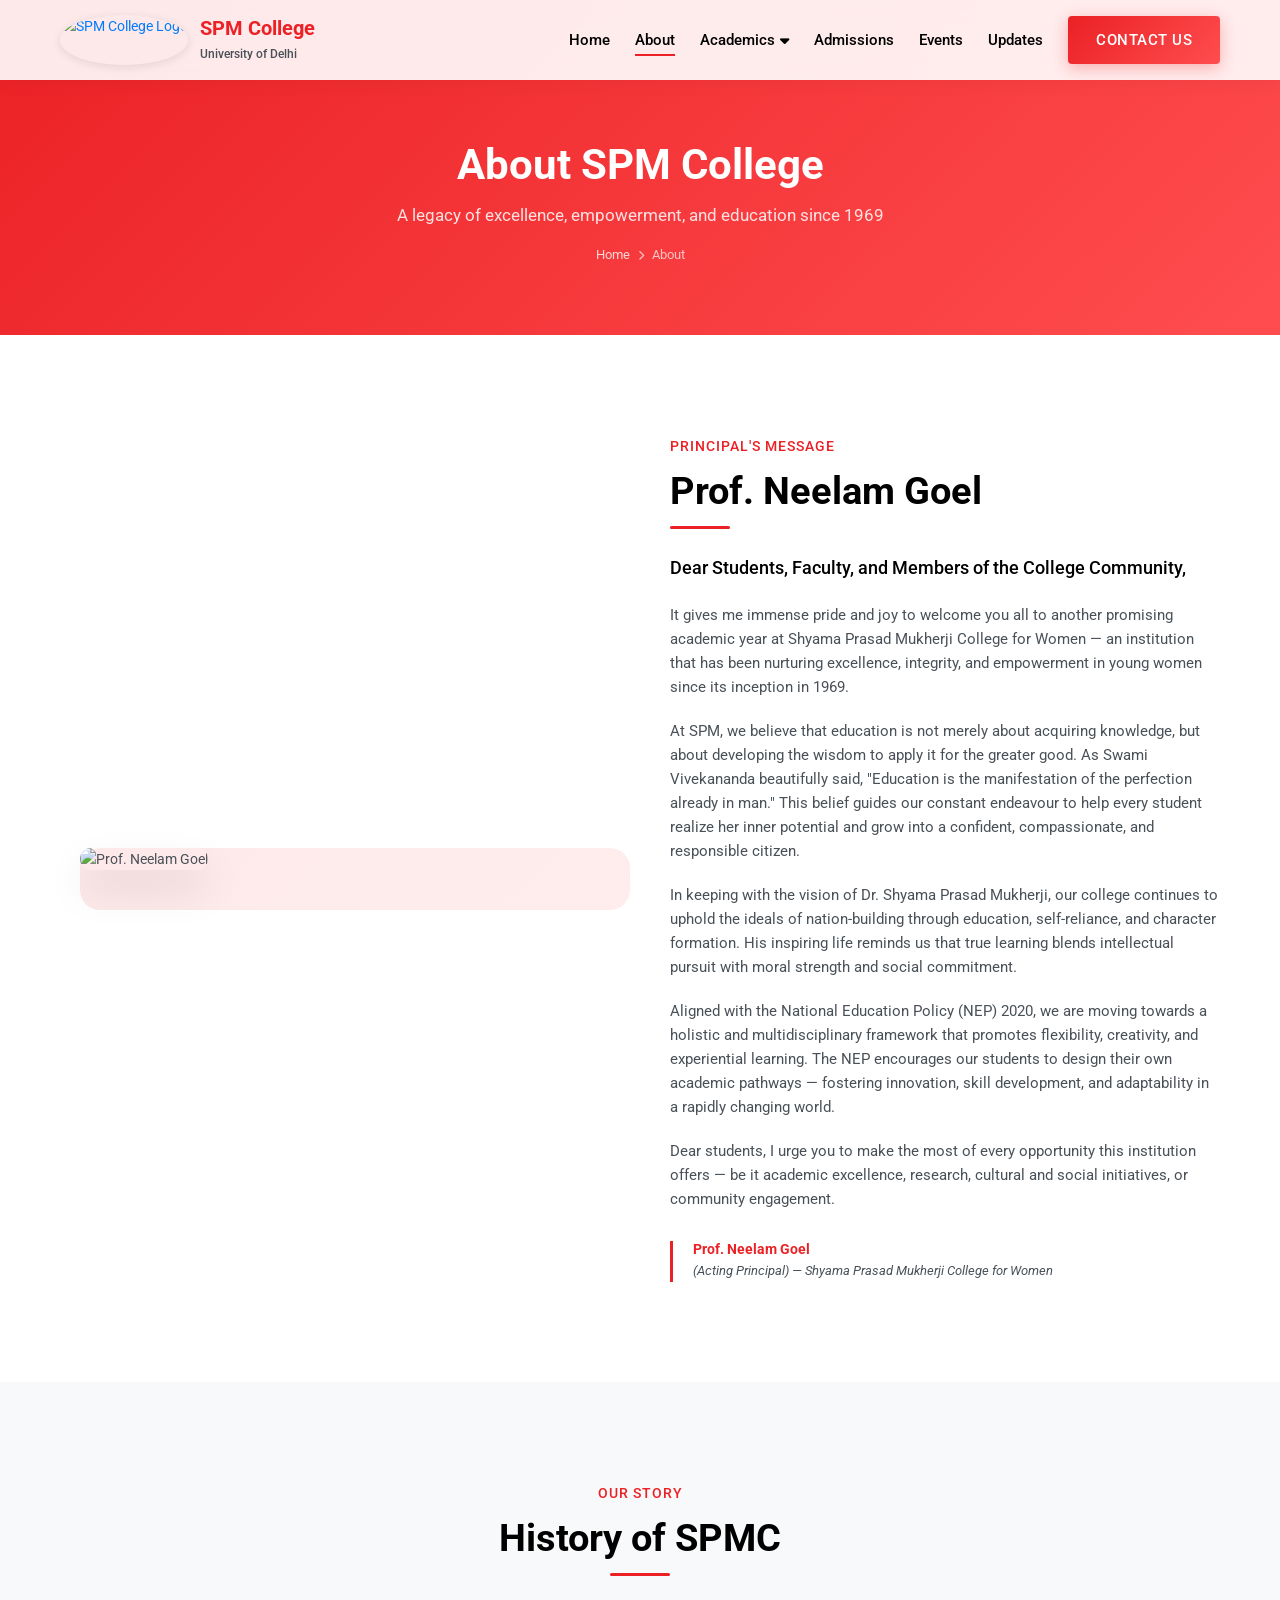
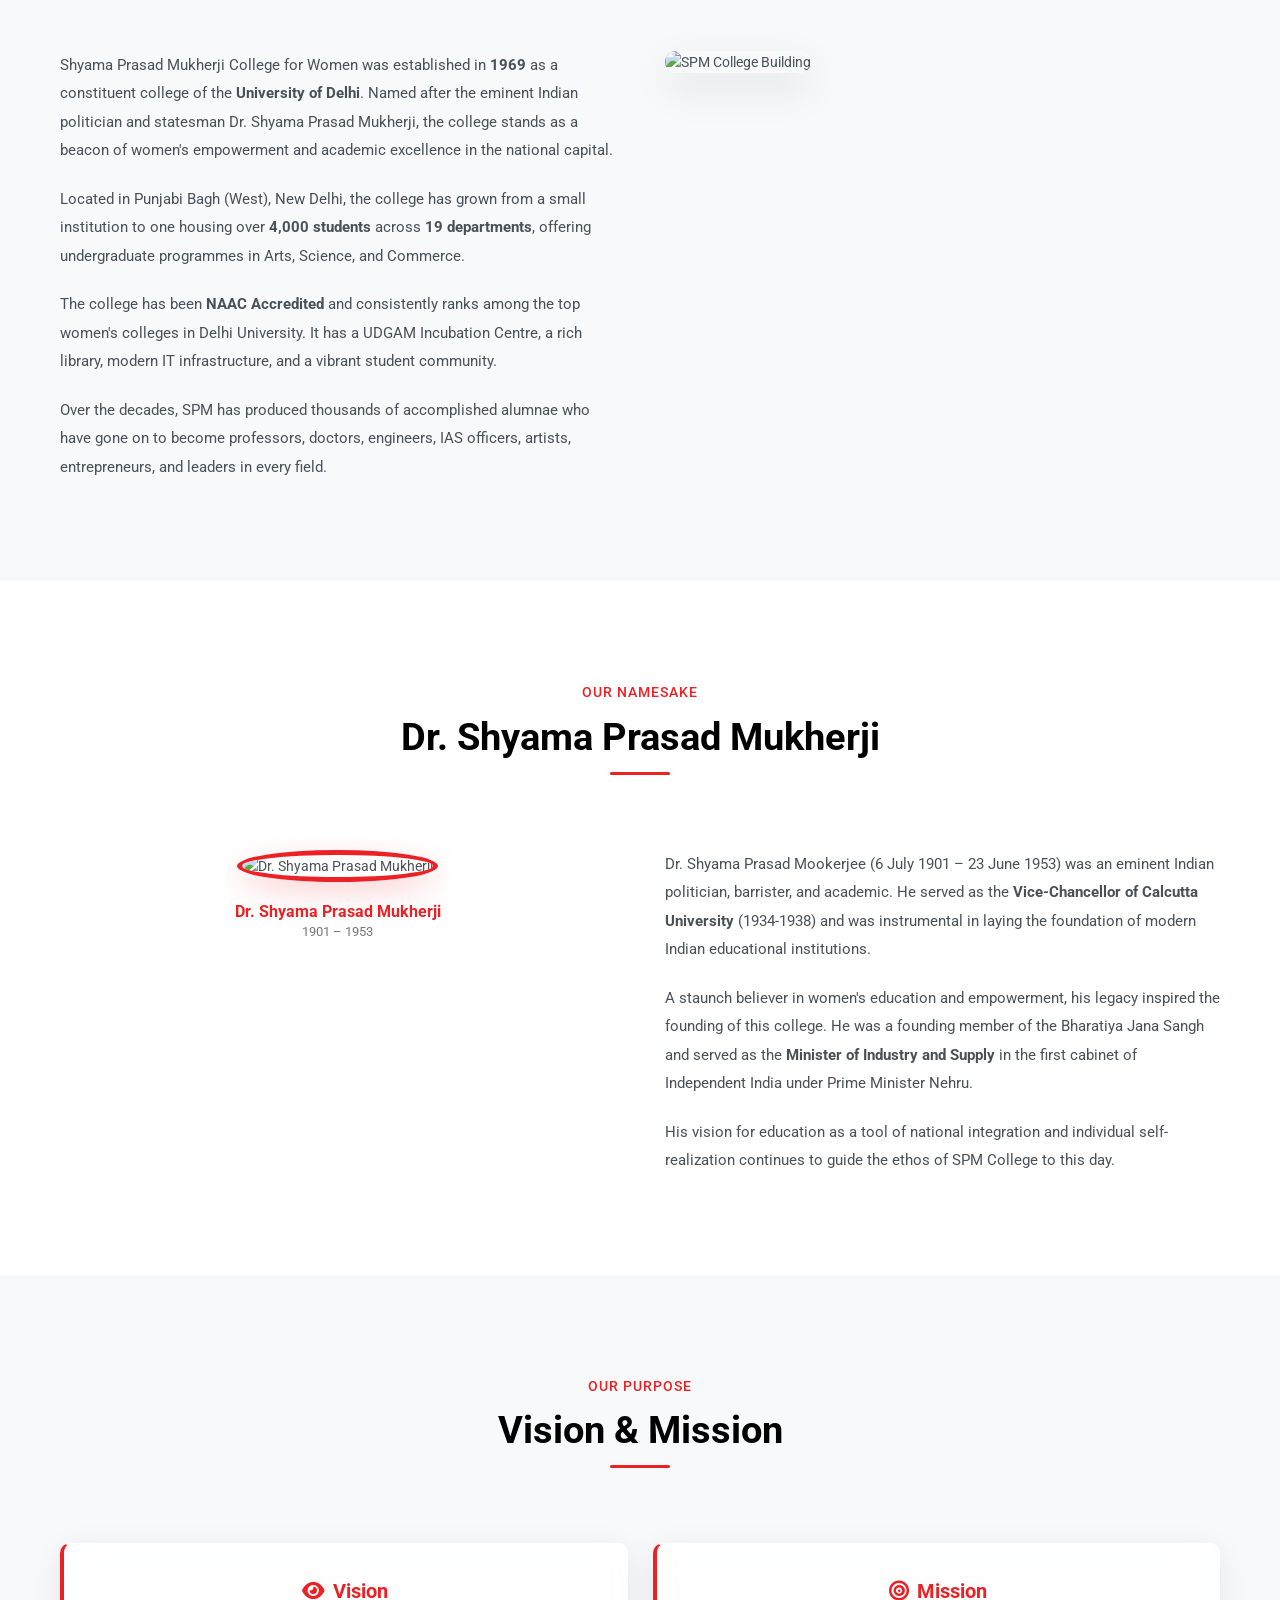
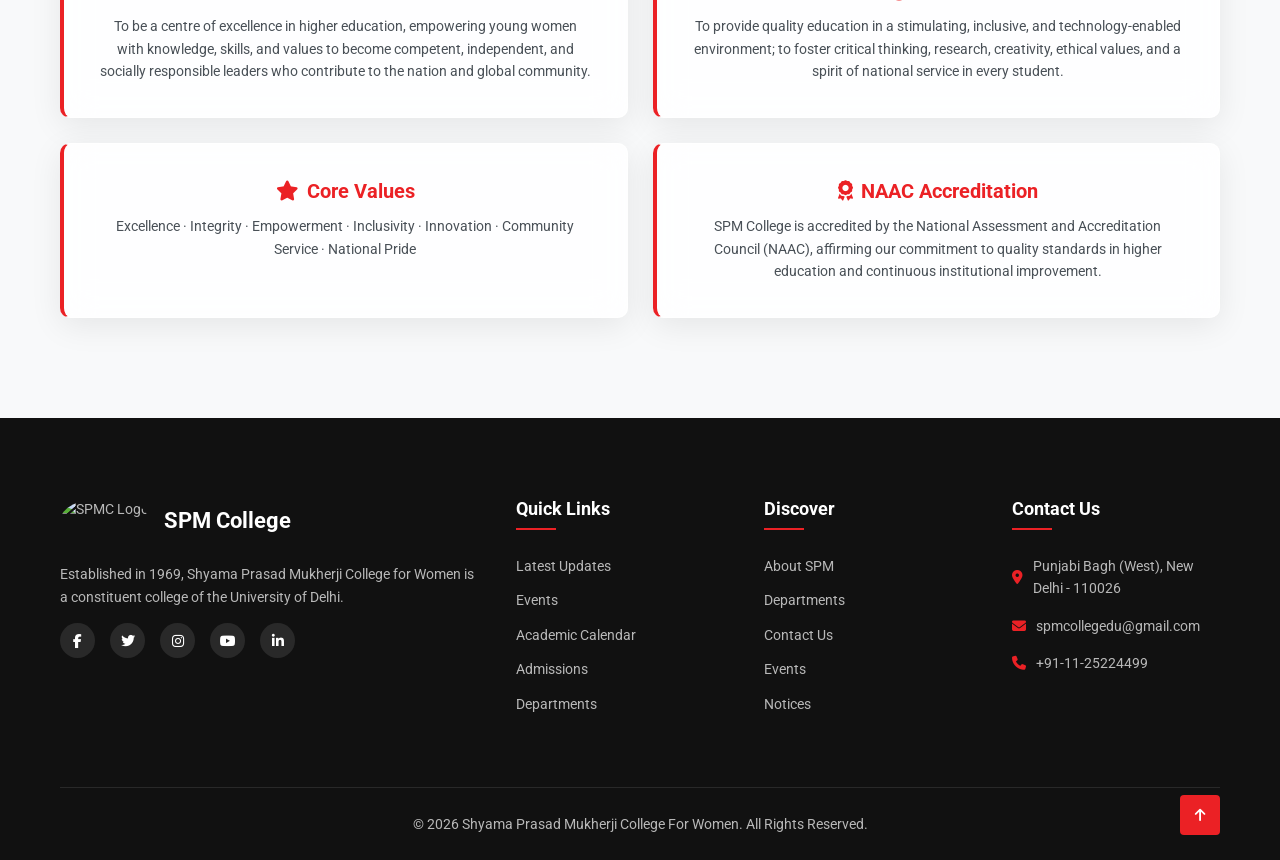
==== about.html @ 97f3c62c "feat: add multi-page spm college website" ====
<!DOCTYPE html>
<html lang="en">
<head>
    <meta charset="UTF-8">
    <meta name="viewport" content="width=device-width, initial-scale=1.0">
    <title>About Us – SPM College for Women | University of Delhi</title>
    <meta name="description" content="Learn about Shyama Prasad Mukherji College for Women — its history, vision, mission, and the inspiring legacy of Dr. Shyama Prasad Mukherji.">
    <link rel="icon" href="http://spm.du.ac.in/templates/spm/favicon.ico" type="image/x-icon">
    <link rel="preconnect" href="https://fonts.googleapis.com">
    <link rel="preconnect" href="https://fonts.gstatic.com" crossorigin>
    <link href="https://fonts.googleapis.com/css2?family=Roboto:wght@300;400;500;700;900&display=swap" rel="stylesheet">
    <link rel="stylesheet" href="https://cdnjs.cloudflare.com/ajax/libs/font-awesome/6.4.0/css/all.min.css">
    <link rel="stylesheet" href="style.css">
</head>
<body>

    <!-- Header -->
    <header class="glass-nav" id="navbar">
        <div class="nav-container">
            <a href="index.html" class="logo">
                <img src="https://spm.du.ac.in/templates/spm/images/college_logo.jpeg" alt="SPM College Logo">
                <div class="logo-text">
                    <h1>SPM College</h1>
                    <span>University of Delhi</span>
                </div>
            </a>
            <div class="mobile-toggle" id="mobile-toggle"><i class="fas fa-bars"></i></div>
            <nav class="nav-links" id="nav-links">
                <a href="index.html">Home</a>
                <a href="about.html" class="active">About</a>
                <div class="dropdown">
                    <a href="departments.html">Academics <i class="fas fa-caret-down"></i></a>
                    <div class="dropdown-menu">
                        <a href="departments.html">Departments</a>
                        <a href="academics.html">Academics</a>
                        <a href="academics.html#timetable">Time Table</a>
                        <a href="academics.html#calendar">Academic Calendar</a>
                    </div>
                </div>
                <a href="admissions.html">Admissions</a>
                <a href="events.html">Events</a>
                <a href="updates.html">Updates</a>
                <a href="contact.html" class="btn btn-primary">Contact Us</a>
            </nav>
        </div>
    </header>

    <!-- Page Hero -->
    <section class="page-hero">
        <div class="container">
            <h1>About SPM College</h1>
            <p>A legacy of excellence, empowerment, and education since 1969</p>
            <div class="breadcrumb">
                <a href="index.html">Home</a>
                <i class="fas fa-chevron-right"></i>
                <span>About</span>
            </div>
        </div>
    </section>

    <!-- Principal's Message (Full) -->
    <section class="section-padding">
        <div class="container">
            <div class="about-grid">
                <div class="about-image-wrapper">
                    <img src="https://spm.du.ac.in/templates/spm/images/principal.png" alt="Prof. Neelam Goel" class="about-img">
                    <div class="decoration-circle"></div>
                </div>
                <div class="about-content">
                    <span class="section-subtitle">Principal's Message</span>
                    <h2 class="section-title">Prof. Neelam Goel</h2>
                    <p class="lead">Dear Students, Faculty, and Members of the College Community,</p>
                    <p>It gives me immense pride and joy to welcome you all to another promising academic year at Shyama Prasad Mukherji College for Women — an institution that has been nurturing excellence, integrity, and empowerment in young women since its inception in 1969.</p>
                    <p>At SPM, we believe that education is not merely about acquiring knowledge, but about developing the wisdom to apply it for the greater good. As Swami Vivekananda beautifully said, "Education is the manifestation of the perfection already in man." This belief guides our constant endeavour to help every student realize her inner potential and grow into a confident, compassionate, and responsible citizen.</p>
                    <p>In keeping with the vision of Dr. Shyama Prasad Mukherji, our college continues to uphold the ideals of nation-building through education, self-reliance, and character formation. His inspiring life reminds us that true learning blends intellectual pursuit with moral strength and social commitment.</p>
                    <p>Aligned with the National Education Policy (NEP) 2020, we are moving towards a holistic and multidisciplinary framework that promotes flexibility, creativity, and experiential learning. The NEP encourages our students to design their own academic pathways — fostering innovation, skill development, and adaptability in a rapidly changing world.</p>
                    <p>Dear students, I urge you to make the most of every opportunity this institution offers — be it academic excellence, research, cultural and social initiatives, or community engagement.</p>
                    <div class="signature">
                        <h4>Prof. Neelam Goel</h4>
                        <span>(Acting Principal) — Shyama Prasad Mukherji College for Women</span>
                    </div>
                </div>
            </div>
        </div>
    </section>

    <!-- College History -->
    <section class="section-padding bg-light">
        <div class="container">
            <div class="text-center" style="margin-bottom:50px;">
                <span class="section-subtitle">Our Story</span>
                <h2 class="section-title">History of SPMC</h2>
            </div>
            <div class="two-col">
                <div>
                    <p style="font-size:15px; line-height:1.9; margin-bottom:20px;">Shyama Prasad Mukherji College for Women was established in <strong>1969</strong> as a constituent college of the <strong>University of Delhi</strong>. Named after the eminent Indian politician and statesman Dr. Shyama Prasad Mukherji, the college stands as a beacon of women's empowerment and academic excellence in the national capital.</p>
                    <p style="font-size:15px; line-height:1.9; margin-bottom:20px;">Located in Punjabi Bagh (West), New Delhi, the college has grown from a small institution to one housing over <strong>4,000 students</strong> across <strong>19 departments</strong>, offering undergraduate programmes in Arts, Science, and Commerce.</p>
                    <p style="font-size:15px; line-height:1.9; margin-bottom:20px;">The college has been <strong>NAAC Accredited</strong> and consistently ranks among the top women's colleges in Delhi University. It has a UDGAM Incubation Centre, a rich library, modern IT infrastructure, and a vibrant student community.</p>
                    <p style="font-size:15px; line-height:1.9;">Over the decades, SPM has produced thousands of accomplished alumnae who have gone on to become professors, doctors, engineers, IAS officers, artists, entrepreneurs, and leaders in every field.</p>
                </div>
                <div>
                    <img src="https://spm.du.ac.in/images/SPMC.jpeg" alt="SPM College Building" style="width:100%; border-radius:12px; box-shadow:0 15px 40px rgba(0,0,0,0.1);">
                </div>
            </div>
        </div>
    </section>

    <!-- Dr. Shyama Prasad Mukherji -->
    <section class="section-padding">
        <div class="container">
            <div class="text-center" style="margin-bottom:50px;">
                <span class="section-subtitle">Our Namesake</span>
                <h2 class="section-title">Dr. Shyama Prasad Mukherji</h2>
            </div>
            <div class="two-col">
                <div style="text-align:center;">
                    <img src="https://spm.du.ac.in/templates/spm/images/college_logo.jpeg" alt="Dr. Shyama Prasad Mukherji" style="width:220px; height:220px; border-radius:50%; object-fit:cover; border:5px solid var(--primary); box-shadow:0 10px 30px rgba(235,33,37,0.2); margin-bottom:20px;">
                    <h3 style="color:var(--primary);">Dr. Shyama Prasad Mukherji</h3>
                    <p style="font-size:13px; color:#777;">1901 – 1953</p>
                </div>
                <div>
                    <p style="font-size:15px; line-height:1.9; margin-bottom:20px;">Dr. Shyama Prasad Mookerjee (6 July 1901 – 23 June 1953) was an eminent Indian politician, barrister, and academic. He served as the <strong>Vice-Chancellor of Calcutta University</strong> (1934-1938) and was instrumental in laying the foundation of modern Indian educational institutions.</p>
                    <p style="font-size:15px; line-height:1.9; margin-bottom:20px;">A staunch believer in women's education and empowerment, his legacy inspired the founding of this college. He was a founding member of the Bharatiya Jana Sangh and served as the <strong>Minister of Industry and Supply</strong> in the first cabinet of Independent India under Prime Minister Nehru.</p>
                    <p style="font-size:15px; line-height:1.9;">His vision for education as a tool of national integration and individual self-realization continues to guide the ethos of SPM College to this day.</p>
                </div>
            </div>
        </div>
    </section>

    <!-- Vision & Mission -->
    <section class="section-padding bg-light">
        <div class="container text-center">
            <span class="section-subtitle">Our Purpose</span>
            <h2 class="section-title">Vision & Mission</h2>
            <div class="vm-grid">
                <div class="vm-card glass-panel">
                    <h3><i class="fas fa-eye" style="margin-right:8px;"></i>Vision</h3>
                    <p>To be a centre of excellence in higher education, empowering young women with knowledge, skills, and values to become competent, independent, and socially responsible leaders who contribute to the nation and global community.</p>
                </div>
                <div class="vm-card glass-panel">
                    <h3><i class="fas fa-bullseye" style="margin-right:8px;"></i>Mission</h3>
                    <p>To provide quality education in a stimulating, inclusive, and technology-enabled environment; to foster critical thinking, research, creativity, ethical values, and a spirit of national service in every student.</p>
                </div>
                <div class="vm-card glass-panel">
                    <h3><i class="fas fa-star" style="margin-right:8px;"></i>Core Values</h3>
                    <p>Excellence · Integrity · Empowerment · Inclusivity · Innovation · Community Service · National Pride</p>
                </div>
                <div class="vm-card glass-panel">
                    <h3><i class="fas fa-award" style="margin-right:8px;"></i>NAAC Accreditation</h3>
                    <p>SPM College is accredited by the National Assessment and Accreditation Council (NAAC), affirming our commitment to quality standards in higher education and continuous institutional improvement.</p>
                </div>
            </div>
        </div>
    </section>

    <!-- Footer -->
    <footer class="footer">
        <div class="container">
            <div class="footer-grid">
                <div class="footer-col brand-col">
                    <div class="footer-logo">
                        <img src="https://spm.du.ac.in/templates/spm/images/college_logo.jpeg" alt="SPMC Logo">
                        <h3>SPM College</h3>
                    </div>
                    <p>Established in 1969, Shyama Prasad Mukherji College for Women is a constituent college of the University of Delhi.</p>
                    <div class="social-links">
                        <a href="https://www.facebook.com/profile.php?id=100063981343873" target="_blank"><i class="fab fa-facebook-f"></i></a>
                        <a href="https://twitter.com/SpmcollegeD" target="_blank"><i class="fab fa-twitter"></i></a>
                        <a href="https://www.instagram.com/spmcofficial/" target="_blank"><i class="fab fa-instagram"></i></a>
                        <a href="https://www.youtube.com/channel/UCBpnKrmrPJODKP-h5nh-Ybg" target="_blank"><i class="fab fa-youtube"></i></a>
                        <a href="https://www.linkedin.com/school/shyama-prasad-mukherji-college-for-women/" target="_blank"><i class="fab fa-linkedin-in"></i></a>
                    </div>
                </div>
                <div class="footer-col">
                    <h4>Quick Links</h4>
                    <ul>
                        <li><a href="updates.html">Latest Updates</a></li>
                        <li><a href="events.html">Events</a></li>
                        <li><a href="academics.html">Academic Calendar</a></li>
                        <li><a href="admissions.html">Admissions</a></li>
                        <li><a href="departments.html">Departments</a></li>
                    </ul>
                </div>
                <div class="footer-col">
                    <h4>Discover</h4>
                    <ul>
                        <li><a href="about.html">About SPM</a></li>
                        <li><a href="departments.html">Departments</a></li>
                        <li><a href="contact.html">Contact Us</a></li>
                        <li><a href="events.html">Events</a></li>
                        <li><a href="updates.html">Notices</a></li>
                    </ul>
                </div>
                <div class="footer-col">
                    <h4>Contact Us</h4>
                    <p><i class="fas fa-map-marker-alt"></i> Punjabi Bagh (West), New Delhi - 110026</p>
                    <p><i class="fas fa-envelope"></i> <a href="mailto:spmcollegedu@gmail.com" style="color:inherit;">spmcollegedu@gmail.com</a></p>
                    <p><i class="fas fa-phone"></i> <a href="tel:+911125224499" style="color:inherit;">+91-11-25224499</a></p>
                </div>
            </div>
            <div class="footer-bottom">
                <p>&copy; 2026 Shyama Prasad Mukherji College For Women. All Rights Reserved.</p>
                <a href="#navbar" class="scroll-top"><i class="fas fa-arrow-up"></i></a>
            </div>
        </div>
    </footer>

    <script src="script.js"></script>
</body>
</html>
---- style.css ----
/* 
  ===========================================
  SPM College - Beautiful Modern Design System
  ===========================================
*/

:root {
  /* Colors from JSON */
  --primary: #EB2125;
  --accent: #EB2125;
  --bg-color: #FFFFFF;
  --bg-light: #f8f9fa;
  --text-primary: #000000;
  --text-secondary: #495057;
  --link-color: #007BFF;
  
  /* Gradients & Shadows */
  --primary-gradient: linear-gradient(135deg, #EB2125 0%, #ff4d4f 100%);
  --glass-bg: rgba(255, 255, 255, 0.85);
  --glass-border: rgba(255, 255, 255, 0.4);
  --glass-shadow: 0 8px 32px rgba(0, 0, 0, 0.08);
  --card-shadow: 0 10px 20px rgba(0, 0, 0, 0.05);

  /* Typography */
  --font-main: 'Roboto', sans-serif;
  --h1-size: 35.2px;
  --h2-size: 32px;
  --body-size: 14px;
  
  /* Spacing & Radii */
  --radius-sm: 4px;
  --radius-md: 10px;
  --radius-lg: 20px;
  --transition: all 0.3s cubic-bezier(0.25, 0.8, 0.25, 1);
}

/* Base Styles */
* {
  margin: 0;
  padding: 0;
  box-sizing: border-box;
}

html {
  scroll-behavior: smooth;
}

body {
  font-family: var(--font-main);
  background-color: var(--bg-color);
  color: var(--text-secondary);
  font-size: var(--body-size);
  line-height: 1.6;
  overflow-x: hidden;
}

h1, h2, h3, h4, h5, h6 {
  color: var(--text-primary);
  font-weight: 700;
  line-height: 1.2;
}

h1 { font-size: calc(var(--h1-size) * 1.5); }
h2 { font-size: calc(var(--h2-size) * 1.2); }

a {
  color: var(--link-color);
  text-decoration: none;
  transition: var(--transition);
}

a:hover {
  color: var(--primary);
}

.container {
  width: 100%;
  max-width: 1200px;
  margin: 0 auto;
  padding: 0 20px;
}

.section-padding {
  padding: 100px 0;
}

.bg-light {
  background-color: var(--bg-light);
}

.text-center {
  text-align: center;
}

/* Buttons */
.btn {
  display: inline-block;
  padding: 12px 28px;
  font-weight: 500;
  border-radius: var(--radius-sm);
  transition: var(--transition);
  cursor: pointer;
  border: none;
  font-size: 15px;
  text-transform: uppercase;
  letter-spacing: 0.5px;
}

.btn-primary {
  background: var(--primary-gradient);
  color: #fff !important;
  box-shadow: 0 4px 15px rgba(235, 33, 37, 0.3);
}

.btn-primary:hover {
  transform: translateY(-2px);
  box-shadow: 0 6px 20px rgba(235, 33, 37, 0.4);
}

.btn-outline {
  background: transparent;
  color: #fff !important;
  border: 2px solid #fff;
}

.btn-outline:hover {
  background: #fff;
  color: var(--primary) !important;
}

/* Glass Panels */
.glass-panel {
  background: var(--glass-bg);
  backdrop-filter: blur(16px);
  -webkit-backdrop-filter: blur(16px);
  border: 1px solid var(--glass-border);
  box-shadow: var(--glass-shadow);
  border-radius: var(--radius-md);
  transition: var(--transition);
}

.glass-panel:hover {
  transform: translateY(-5px);
  box-shadow: 0 12px 40px rgba(0, 0, 0, 0.12);
}

/* Navigation */
.glass-nav {
  position: fixed;
  top: 0;
  left: 0;
  width: 100%;
  z-index: 1000;
  background: rgba(255, 255, 255, 0.9);
  backdrop-filter: blur(10px);
  -webkit-backdrop-filter: blur(10px);
  box-shadow: 0 2px 20px rgba(0,0,0,0.05);
  transition: var(--transition);
  padding: 15px 0;
}

.glass-nav.scrolled {
  padding: 10px 0;
  background: rgba(255, 255, 255, 0.98);
}

.nav-container {
  max-width: 1200px;
  margin: 0 auto;
  padding: 0 20px;
  display: flex;
  justify-content: space-between;
  align-items: center;
}

.logo {
  display: flex;
  align-items: center;
  gap: 12px;
}

.logo img {
  height: 50px;
  border-radius: 50%;
  box-shadow: 0 2px 10px rgba(0,0,0,0.1);
}

.logo-text h1 {
  font-size: 20px;
  color: var(--primary);
  margin-bottom: 2px;
}

.logo-text span {
  font-size: 12px;
  color: var(--text-secondary);
  font-weight: 500;
}

.nav-links {
  display: flex;
  gap: 25px;
  align-items: center;
}

.nav-links a {
  color: var(--text-primary);
  font-weight: 500;
  font-size: 15px;
  position: relative;
}

.nav-links a:not(.btn)::after {
  content: '';
  position: absolute;
  bottom: -4px;
  left: 0;
  width: 0;
  height: 2px;
  background-color: var(--primary);
  transition: var(--transition);
}

.nav-links a:hover:not(.btn)::after, 
.nav-links a.active:not(.btn)::after {
  width: 100%;
}

.mobile-toggle {
  display: none;
  font-size: 24px;
  color: var(--text-primary);
  cursor: pointer;
}

/* Hero Section */
.hero {
  position: relative;
  height: 100vh;
  min-height: 600px;
  display: flex;
  align-items: center;
  justify-content: center;
  text-align: center;
  overflow: hidden;
}

.hero-slider {
  position: absolute;
  top: 0;
  left: 0;
  width: 100%;
  height: 100%;
  z-index: -1;
}

.hero-slider .slide {
  position: absolute;
  top: 0;
  left: 0;
  width: 100%;
  height: 100%;
  background-size: cover;
  background-position: center;
  opacity: 0;
  transition: opacity 1.5s ease-in-out, transform 5s ease;
  transform: scale(1.05);
}

.hero-slider .slide.active {
  opacity: 1;
  transform: scale(1);
}

.hero-content {
  max-width: 800px;
  padding: 0 20px;
  color: #fff;
  z-index: 1;
}

.badge {
  display: inline-block;
  padding: 6px 16px;
  background: rgba(255,255,255,0.2);
  backdrop-filter: blur(5px);
  border: 1px solid rgba(255,255,255,0.3);
  border-radius: 30px;
  font-size: 13px;
  letter-spacing: 1px;
  text-transform: uppercase;
  margin-bottom: 20px;
  font-weight: 500;
  animation: fadeInDown 1s ease both;
}

.hero h1 {
  color: #fff;
  margin-bottom: 15px;
  text-shadow: 0 2px 10px rgba(0,0,0,0.3);
}

.hero p {
  font-size: 20px;
  margin-bottom: 40px;
  font-weight: 300;
  opacity: 0.9;
}

.hero-actions {
  display: flex;
  gap: 20px;
  justify-content: center;
}

.pulse {
  animation: pulse 2s infinite;
}

/* Stats Section */
.stats {
  margin-top: -60px;
  position: relative;
  z-index: 10;
}

.stat-grid {
  display: grid;
  grid-template-columns: repeat(auto-fit, minmax(200px, 1fr));
  gap: 20px;
}

.stat-card {
  padding: 30px 20px;
  text-align: center;
  animation: fadeInUp 0.8s ease both;
  animation-delay: var(--delay);
}

.stat-card i {
  font-size: 40px;
  color: var(--primary);
  margin-bottom: 15px;
}

.stat-card h2 {
  font-size: 36px;
  margin-bottom: 5px;
  background: var(--primary-gradient);
  -webkit-background-clip: text;
  -webkit-text-fill-color: transparent;
}

.stat-card p {
  font-weight: 500;
  color: var(--text-secondary);
  text-transform: uppercase;
  font-size: 13px;
  letter-spacing: 1px;
}

/* About Section */
.section-subtitle {
  display: block;
  color: var(--primary);
  font-weight: 500;
  text-transform: uppercase;
  letter-spacing: 1px;
  margin-bottom: 10px;
}

.section-title {
  margin-bottom: 40px;
  position: relative;
  display: inline-block;
}

.section-title::after {
  content: '';
  position: absolute;
  bottom: -15px;
  left: 0;
  width: 60px;
  height: 3px;
  background: var(--primary);
  border-radius: 2px;
}

.text-center .section-title::after {
  left: 50%;
  transform: translateX(-50%);
}

.about-grid {
  display: grid;
  grid-template-columns: 1fr 1fr;
  gap: 60px;
  align-items: center;
}

.about-image-wrapper {
  position: relative;
  padding: 20px;
}

.about-img {
  width: 100%;
  border-radius: var(--radius-lg);
  box-shadow: 0 20px 40px rgba(0,0,0,0.1);
  position: relative;
  z-index: 2;
}

.decoration-circle {
  position: absolute;
  top: 0;
  right: 0;
  width: 100%;
  height: 100%;
  background: var(--primary-gradient);
  border-radius: var(--radius-lg);
  transform: translate(20px, 20px);
  z-index: 1;
  opacity: 0.1;
}

.about-content p {
  margin-bottom: 20px;
  font-size: 15px;
}

.about-content .lead {
  font-size: 18px;
  font-weight: 500;
  color: var(--text-primary);
}

.signature {
  margin-top: 30px;
  padding-left: 20px;
  border-left: 3px solid var(--primary);
}

.signature h4 {
  color: var(--primary);
  margin-bottom: 2px;
}

.signature span {
  font-style: italic;
  font-size: 13px;
}

/* Updates & Events */
.updates-grid {
  display: grid;
  grid-template-columns: repeat(auto-fit, minmax(350px, 1fr));
  gap: 30px;
}

.updates-panel, .events-panel {
  padding: 30px;
}

.panel-header {
  display: flex;
  justify-content: space-between;
  align-items: center;
  margin-bottom: 25px;
  padding-bottom: 15px;
  border-bottom: 1px solid rgba(0,0,0,0.05);
}

.panel-header h3 {
  font-size: 22px;
  display: flex;
  align-items: center;
  gap: 10px;
}

.panel-header h3 i {
  color: var(--primary);
}

.view-all {
  font-size: 13px;
  font-weight: 500;
  text-transform: uppercase;
}

.news-list {
  list-style: none;
}

.news-list li {
  padding: 15px 0;
  border-bottom: 1px dashed rgba(0,0,0,0.1);
  display: flex;
  gap: 15px;
  align-items: flex-start;
}

.news-list li:last-child {
  border-bottom: none;
}

.new-badge {
  background: var(--primary);
  color: white;
  padding: 3px 8px;
  border-radius: 4px;
  font-size: 10px;
  font-weight: bold;
  text-transform: uppercase;
  flex-shrink: 0;
  animation: blink 1.5s infinite;
}

.news-list a {
  color: var(--text-secondary);
  font-weight: 500;
  line-height: 1.4;
}

.news-list a:hover {
  color: var(--primary);
  padding-left: 5px;
}

.event-card {
  display: flex;
  gap: 20px;
  margin-bottom: 20px;
  padding: 15px;
  border-radius: var(--radius-sm);
  background: var(--bg-light);
  transition: var(--transition);
}

.event-card:hover {
  background: #fff;
  box-shadow: 0 5px 15px rgba(0,0,0,0.05);
  transform: translateX(5px);
}

.event-date {
  display: flex;
  flex-direction: column;
  align-items: center;
  justify-content: center;
  background: var(--primary);
  color: #fff;
  width: 65px;
  height: 70px;
  border-radius: var(--radius-sm);
  flex-shrink: 0;
  box-shadow: 0 4px 10px rgba(235, 33, 37, 0.3);
}

.event-date .month {
  font-size: 12px;
  text-transform: uppercase;
  font-weight: 500;
  letter-spacing: 1px;
}

.event-date .day {
  font-size: 24px;
  font-weight: 700;
  line-height: 1;
}

.event-details h4 {
  font-size: 15px;
  color: var(--text-primary);
  margin-top: 5px;
  line-height: 1.4;
  cursor: pointer;
  transition: var(--transition);
}

.event-details h4:hover {
  color: var(--primary);
}

/* Testimonials */
.testimonial-slider-container {
  margin-top: 50px;
  position: relative;
  overflow: hidden;
  padding: 20px 0;
}

.testimonial-slider {
  display: flex;
  transition: transform 0.5s ease-in-out;
}

.testimonial-card {
  min-width: calc(33.333% - 20px);
  margin: 0 10px;
  padding: 40px 30px;
  text-align: left;
  opacity: 0.5;
  transform: scale(0.9);
  transition: var(--transition);
}

.testimonial-card.focus {
  opacity: 1;
  transform: scale(1);
  box-shadow: 0 15px 35px rgba(0,0,0,0.1);
}

.quote-icon {
  font-size: 30px;
  color: rgba(235, 33, 37, 0.2);
  margin-bottom: 20px;
}

.quote-text {
  font-size: 16px;
  font-style: italic;
  margin-bottom: 30px;
  line-height: 1.7;
}

.client-info {
  display: flex;
  align-items: center;
  gap: 15px;
}

.client-info img {
  width: 60px;
  height: 60px;
  border-radius: 50%;
  object-fit: cover;
  border: 2px solid var(--primary);
  padding: 2px;
}

.client-info h4 {
  font-size: 16px;
  margin-bottom: 2px;
}

.client-info span {
  font-size: 12px;
  color: var(--primary);
  font-weight: 500;
}

.slider-controls {
  margin-top: 40px;
  display: flex;
  justify-content: center;
  gap: 15px;
}

.ctrl-btn {
  width: 45px;
  height: 45px;
  border-radius: 50%;
  border: none;
  background: #fff;
  color: var(--primary);
  box-shadow: 0 4px 15px rgba(0,0,0,0.1);
  cursor: pointer;
  transition: var(--transition);
  display: flex;
  align-items: center;
  justify-content: center;
  font-size: 16px;
}

.ctrl-btn:hover {
  background: var(--primary);
  color: #fff;
  transform: translateY(-3px);
}

/* Facilities Banner */
.facilities-banner {
  padding: 100px 0;
  color: #fff;
  background-attachment: fixed;
  background-size: cover;
  background-position: center;
}

.banner-content {
  max-width: 800px;
  margin: 0 auto;
}

.banner-content h2 {
  color: #fff;
  font-size: 40px;
  margin-bottom: 20px;
}

.banner-content p {
  font-size: 18px;
  margin-bottom: 40px;
  opacity: 0.9;
}

.facilities-tags {
  display: flex;
  flex-wrap: wrap;
  justify-content: center;
  gap: 15px;
}

.facilities-tags span {
  padding: 10px 20px;
  background: rgba(255,255,255,0.1);
  backdrop-filter: blur(5px);
  border: 1px solid rgba(255,255,255,0.3);
  border-radius: 30px;
  font-weight: 500;
  letter-spacing: 0.5px;
  transition: var(--transition);
  cursor: pointer;
}

.facilities-tags span:hover {
  background: #fff;
  color: var(--primary);
}

/* Footer */
.footer {
  background: #111;
  color: rgba(255,255,255,0.7);
  padding: 80px 0 0;
}

.footer-grid {
  display: grid;
  grid-template-columns: 2fr 1fr 1fr 1fr;
  gap: 40px;
  margin-bottom: 60px;
}

.footer-logo {
  display: flex;
  align-items: center;
  gap: 15px;
  margin-bottom: 20px;
}

.footer-logo img {
  height: 45px;
  border-radius: 50%;
}

.footer-logo h3 {
  color: #fff;
  font-size: 22px;
}

.brand-col p {
  margin-bottom: 25px;
}

.social-links {
  display: flex;
  gap: 15px;
}

.social-links a {
  width: 35px;
  height: 35px;
  border-radius: 50%;
  background: rgba(255,255,255,0.1);
  display: flex;
  align-items: center;
  justify-content: center;
  color: #fff;
  transition: var(--transition);
}

.social-links a:hover {
  background: var(--primary);
  transform: translateY(-3px);
}

.footer-col h4 {
  color: #fff;
  font-size: 18px;
  margin-bottom: 25px;
  position: relative;
  padding-bottom: 10px;
}

.footer-col h4::after {
  content: '';
  position: absolute;
  bottom: 0;
  left: 0;
  width: 40px;
  height: 2px;
  background: var(--primary);
}

.footer-col ul {
  list-style: none;
}

.footer-col ul li {
  margin-bottom: 12px;
}

.footer-col ul li a {
  color: rgba(255,255,255,0.7);
  transition: var(--transition);
}

.footer-col ul li a:hover {
  color: var(--primary);
  padding-left: 5px;
}

.footer-col p {
  margin-bottom: 15px;
  display: flex;
  align-items: center;
  gap: 10px;
}

.footer-col p i {
  color: var(--primary);
}

.footer-bottom {
  text-align: center;
  padding: 25px 0;
  border-top: 1px solid rgba(255,255,255,0.1);
  position: relative;
}

.scroll-top {
  position: absolute;
  right: 0;
  bottom: 25px;
  width: 40px;
  height: 40px;
  background: var(--primary);
  color: #fff;
  display: flex;
  align-items: center;
  justify-content: center;
  border-radius: 4px;
  transition: var(--transition);
}

.scroll-top:hover {
  background: #fff;
  color: var(--primary);
}

/* Animations */
@keyframes fadeInDown {
  from { opacity: 0; transform: translateY(-30px); }
  to { opacity: 1; transform: translateY(0); }
}

@keyframes fadeInUp {
  from { opacity: 0; transform: translateY(30px); }
  to { opacity: 1; transform: translateY(0); }
}

@keyframes pulse {
  0% { box-shadow: 0 0 0 0 rgba(235, 33, 37, 0.4); }
  70% { box-shadow: 0 0 0 15px rgba(235, 33, 37, 0); }
  100% { box-shadow: 0 0 0 0 rgba(235, 33, 37, 0); }
}

@keyframes blink {
  0%, 100% { opacity: 1; }
  50% { opacity: 0.5; }
}

.animate-up {
  animation: fadeInUp 1s ease both;
}

.delay-1 { animation-delay: 0.2s; }
.delay-2 { animation-delay: 0.4s; }

/* =============================================
   Dropdown Navigation
   ============================================= */
.dropdown {
  position: relative;
}

.dropdown > a {
  display: flex;
  align-items: center;
  gap: 5px;
  cursor: pointer;
}

.dropdown-menu {
  display: none;
  position: absolute;
  top: calc(100% + 15px);
  left: 0;
  background: #fff;
  border-radius: var(--radius-md);
  box-shadow: 0 10px 30px rgba(0,0,0,0.12);
  min-width: 220px;
  padding: 8px 0;
  z-index: 200;
  border: 1px solid rgba(0,0,0,0.05);
  animation: fadeInDown 0.2s ease;
}

.dropdown:hover .dropdown-menu {
  display: block;
}

.dropdown-menu a {
  display: block;
  padding: 10px 20px;
  color: var(--text-secondary) !important;
  font-size: 14px;
  font-weight: 400;
}

.dropdown-menu a::after {
  display: none !important;
}

.dropdown-menu a:hover {
  background: var(--bg-light);
  color: var(--primary) !important;
  padding-left: 25px;
}

/* =============================================
   Academics Section
   ============================================= */
.academics-grid {
  display: grid;
  grid-template-columns: repeat(auto-fit, minmax(260px, 1fr));
  gap: 25px;
  margin-top: 50px;
}

.academic-card {
  display: block;
  padding: 35px 25px;
  text-align: center;
  text-decoration: none;
  color: var(--text-secondary);
  transition: var(--transition);
}

.academic-card i {
  font-size: 38px;
  color: var(--primary);
  margin-bottom: 15px;
  display: block;
}

.academic-card h3 {
  font-size: 18px;
  color: var(--text-primary);
  margin-bottom: 10px;
}

.academic-card p {
  font-size: 14px;
  line-height: 1.6;
}

.academic-card:hover {
  color: var(--text-primary);
  transform: translateY(-8px);
  box-shadow: 0 15px 35px rgba(0,0,0,0.1);
}

.academic-card:hover i {
  transform: scale(1.1);
}

/* =============================================
   Admissions Section
   ============================================= */
.admission-cards {
  display: grid;
  grid-template-columns: repeat(auto-fit, minmax(250px, 1fr));
  gap: 25px;
  margin-top: 40px;
}

.ad-card {
  padding: 40px 25px;
  text-align: center;
}

.ad-card i {
  font-size: 42px;
  color: var(--primary);
  margin-bottom: 15px;
  display: block;
}

.ad-card h4 {
  font-size: 20px;
  margin-bottom: 10px;
}

.ad-card p {
  font-size: 14px;
  margin-bottom: 20px;
  color: var(--text-secondary);
}

.ad-card .btn-outline {
  color: var(--primary) !important;
  border-color: var(--primary);
}

.ad-card .btn-outline:hover {
  background: var(--primary);
  color: #fff !important;
}

/* =============================================
   Event card as anchor fix
   ============================================= */
a.event-card {
  text-decoration: none;
  color: inherit;
  display: flex;
}

a.event-card:hover h4 {
  color: var(--primary);
}

/* =============================================
   Facilities tags as links
   ============================================= */
.facilities-tags a {
  text-decoration: none;
  color: #fff;
}

.facilities-tags a:hover span {
  background: #fff;
  color: var(--primary);
}

/* Text light helper */
:root {
  --text-light: #6c757d;
}

/* Responsive */
@media (max-width: 992px) {
  .about-grid, .footer-grid {
    grid-template-columns: 1fr;
  }
  
  .testimonial-card {
    min-width: calc(100% - 20px);
  }
}

@media (max-width: 768px) {
  .nav-links {
    position: fixed;
    top: 70px;
    left: -100%;
    width: 100%;
    height: calc(100vh - 70px);
    background: #fff;
    flex-direction: column;
    justify-content: center;
    transition: 0.4s;
  }
  
  .nav-links.show {
    left: 0;
  }
  
  .mobile-toggle {
    display: block;
  }
  
  .hero h1 {
    font-size: 36px;
  }
}

/* =============================================
   INNER PAGE STYLES
   ============================================= */

/* Page Hero (inner pages top banner) */
.page-hero {
  padding: 140px 0 70px;
  background: var(--primary-gradient);
  text-align: center;
  color: #fff;
  position: relative;
  overflow: hidden;
}

.page-hero::before {
  content: '';
  position: absolute;
  inset: 0;
  background: url('http://spm.du.ac.in/images/SPMC.jpeg') center/cover;
  opacity: 0.1;
}

.page-hero .container {
  position: relative;
  z-index: 1;
}

.page-hero h1 {
  color: #fff;
  font-size: 42px;
  margin-bottom: 12px;
}

.page-hero p {
  font-size: 17px;
  opacity: 0.85;
}

/* Breadcrumb */
.breadcrumb {
  display: flex;
  align-items: center;
  gap: 8px;
  font-size: 13px;
  color: rgba(255,255,255,0.7);
  justify-content: center;
  margin-top: 15px;
}

.breadcrumb a { color: rgba(255,255,255,0.8); }
.breadcrumb a:hover { color: #fff; }
.breadcrumb i { font-size: 10px; }

/* Tabs Component */
.tabs-nav {
  display: flex;
  gap: 5px;
  margin-bottom: 30px;
  flex-wrap: wrap;
  border-bottom: 2px solid #eee;
  padding-bottom: 0;
}

.tab-btn {
  padding: 12px 22px;
  border: none;
  background: none;
  color: var(--text-secondary);
  font-size: 14px;
  font-weight: 500;
  cursor: pointer;
  border-bottom: 3px solid transparent;
  margin-bottom: -2px;
  transition: var(--transition);
  font-family: var(--font-main);
}

.tab-btn:hover { color: var(--primary); }

.tab-btn.active {
  color: var(--primary);
  border-bottom-color: var(--primary);
}

.tab-pane { display: none; }
.tab-pane.active { display: block; animation: fadeInUp 0.4s ease; }

/* Department Cards */
.dept-controls {
  display: flex;
  gap: 15px;
  margin-bottom: 40px;
  flex-wrap: wrap;
}

.dept-search {
  flex: 1;
  min-width: 200px;
  padding: 12px 18px 12px 42px;
  border: 2px solid #eee;
  border-radius: 30px;
  font-size: 14px;
  font-family: var(--font-main);
  outline: none;
  transition: var(--transition);
  background: #fff url("data:image/svg+xml,%3Csvg xmlns='http://www.w3.org/2000/svg' width='16' height='16' viewBox='0 0 24 24' fill='none' stroke='%23999' stroke-width='2'%3E%3Ccircle cx='11' cy='11' r='8'/%3E%3Cpath d='m21 21-4.35-4.35'/%3E%3C/svg%3E") no-repeat 14px center;
}

.dept-search:focus { border-color: var(--primary); }

.dept-grid {
  display: grid;
  grid-template-columns: repeat(auto-fill, minmax(240px, 1fr));
  gap: 22px;
}

.dept-card {
  padding: 28px 22px;
  text-align: center;
  border-radius: var(--radius-md);
  background: #fff;
  border: 1px solid #eee;
  transition: var(--transition);
  cursor: default;
}

.dept-card:hover {
  border-color: var(--primary);
  transform: translateY(-6px);
  box-shadow: 0 12px 30px rgba(235,33,37,0.1);
}

.dept-card .dept-icon {
  width: 60px;
  height: 60px;
  border-radius: 50%;
  background: rgba(235,33,37,0.08);
  display: flex;
  align-items: center;
  justify-content: center;
  margin: 0 auto 15px;
  font-size: 26px;
  color: var(--primary);
  transition: var(--transition);
}

.dept-card:hover .dept-icon {
  background: var(--primary);
  color: #fff;
}

.dept-card h3 {
  font-size: 16px;
  margin-bottom: 6px;
}

.dept-card p {
  font-size: 12px;
  color: var(--text-secondary);
}

.dept-card.hidden { display: none; }

/* Notice / Updates List */
.notice-list {
  list-style: none;
}

.notice-item {
  display: flex;
  align-items: flex-start;
  gap: 15px;
  padding: 18px 0;
  border-bottom: 1px dashed #e0e0e0;
  transition: var(--transition);
}

.notice-item:last-child { border-bottom: none; }

.notice-item:hover { padding-left: 8px; }

.notice-meta {
  flex-shrink: 0;
  display: flex;
  flex-direction: column;
  align-items: center;
  gap: 4px;
}

.notice-badge {
  background: var(--primary);
  color: #fff;
  padding: 3px 9px;
  border-radius: 20px;
  font-size: 10px;
  font-weight: 700;
  text-transform: uppercase;
  white-space: nowrap;
}

.notice-badge.general {
  background: #6c757d;
}

.notice-badge.recruitment {
  background: #007bff;
}

.notice-date {
  font-size: 11px;
  color: #999;
}

.notice-body a {
  color: var(--text-secondary);
  font-weight: 500;
  line-height: 1.5;
  font-size: 14px;
}

.notice-body a:hover { color: var(--primary); }

/* Tables */
.styled-table {
  width: 100%;
  border-collapse: collapse;
  font-size: 14px;
}

.styled-table th {
  background: var(--primary-gradient);
  color: #fff;
  padding: 14px 18px;
  text-align: left;
  font-weight: 600;
}

.styled-table td {
  padding: 13px 18px;
  border-bottom: 1px solid #eee;
  color: var(--text-secondary);
}

.styled-table tr:nth-child(even) td { background: #fafafa; }
.styled-table tr:hover td { background: #fff5f5; }

/* Info Cards (Contact) */
.info-cards {
  display: grid;
  grid-template-columns: repeat(auto-fit, minmax(220px, 1fr));
  gap: 25px;
  margin-bottom: 60px;
}

.info-card {
  padding: 35px 25px;
  text-align: center;
}

.info-card i {
  font-size: 36px;
  color: var(--primary);
  margin-bottom: 15px;
  display: block;
}

.info-card h4 {
  font-size: 17px;
  margin-bottom: 10px;
}

.info-card p, .info-card a {
  font-size: 14px;
  color: var(--text-secondary);
  display: block;
  line-height: 1.6;
}

.info-card a:hover { color: var(--primary); }

/* Contact Form */
.contact-form {
  background: #fff;
  padding: 40px;
  border-radius: var(--radius-md);
  box-shadow: var(--glass-shadow);
}

.form-grid {
  display: grid;
  grid-template-columns: 1fr 1fr;
  gap: 20px;
}

.form-group {
  display: flex;
  flex-direction: column;
  gap: 6px;
}

.form-group.full { grid-column: 1 / -1; }

.form-group label {
  font-size: 13px;
  font-weight: 600;
  color: var(--text-primary);
  text-transform: uppercase;
  letter-spacing: 0.5px;
}

.form-group input,
.form-group textarea,
.form-group select {
  padding: 12px 16px;
  border: 2px solid #eee;
  border-radius: var(--radius-sm);
  font-family: var(--font-main);
  font-size: 14px;
  color: var(--text-primary);
  transition: var(--transition);
  outline: none;
}

.form-group input:focus,
.form-group textarea:focus,
.form-group select:focus {
  border-color: var(--primary);
}

.form-group textarea { resize: vertical; min-height: 120px; }

/* Steps (Admissions) */
.steps-grid {
  display: grid;
  grid-template-columns: repeat(auto-fit, minmax(200px, 1fr));
  gap: 20px;
  margin-top: 40px;
}

.step-card {
  text-align: center;
  padding: 30px 20px;
  position: relative;
}

.step-num {
  width: 50px;
  height: 50px;
  border-radius: 50%;
  background: var(--primary-gradient);
  color: #fff;
  font-size: 20px;
  font-weight: 700;
  display: flex;
  align-items: center;
  justify-content: center;
  margin: 0 auto 15px;
  box-shadow: 0 4px 15px rgba(235,33,37,0.3);
}

.step-card h4 { font-size: 16px; margin-bottom: 8px; }
.step-card p { font-size: 13px; }

/* Map Container */
.map-container {
  border-radius: var(--radius-md);
  overflow: hidden;
  box-shadow: var(--glass-shadow);
  height: 380px;
}

.map-container iframe {
  width: 100%;
  height: 100%;
  border: none;
}

/* 2-col layout helper */
.two-col {
  display: grid;
  grid-template-columns: 1fr 1fr;
  gap: 50px;
  align-items: start;
}

@media (max-width: 900px) {
  .two-col { grid-template-columns: 1fr; }
  .form-grid { grid-template-columns: 1fr; }
  .page-hero h1 { font-size: 30px; }
}

/* Vision/Mission cards */
.vm-grid {
  display: grid;
  grid-template-columns: 1fr 1fr;
  gap: 25px;
  margin-top: 50px;
}

@media (max-width: 700px) {
  .vm-grid { grid-template-columns: 1fr; }
}

.vm-card {
  padding: 35px;
  border-left: 4px solid var(--primary);
}

.vm-card h3 {
  font-size: 20px;
  margin-bottom: 12px;
  color: var(--primary);
}
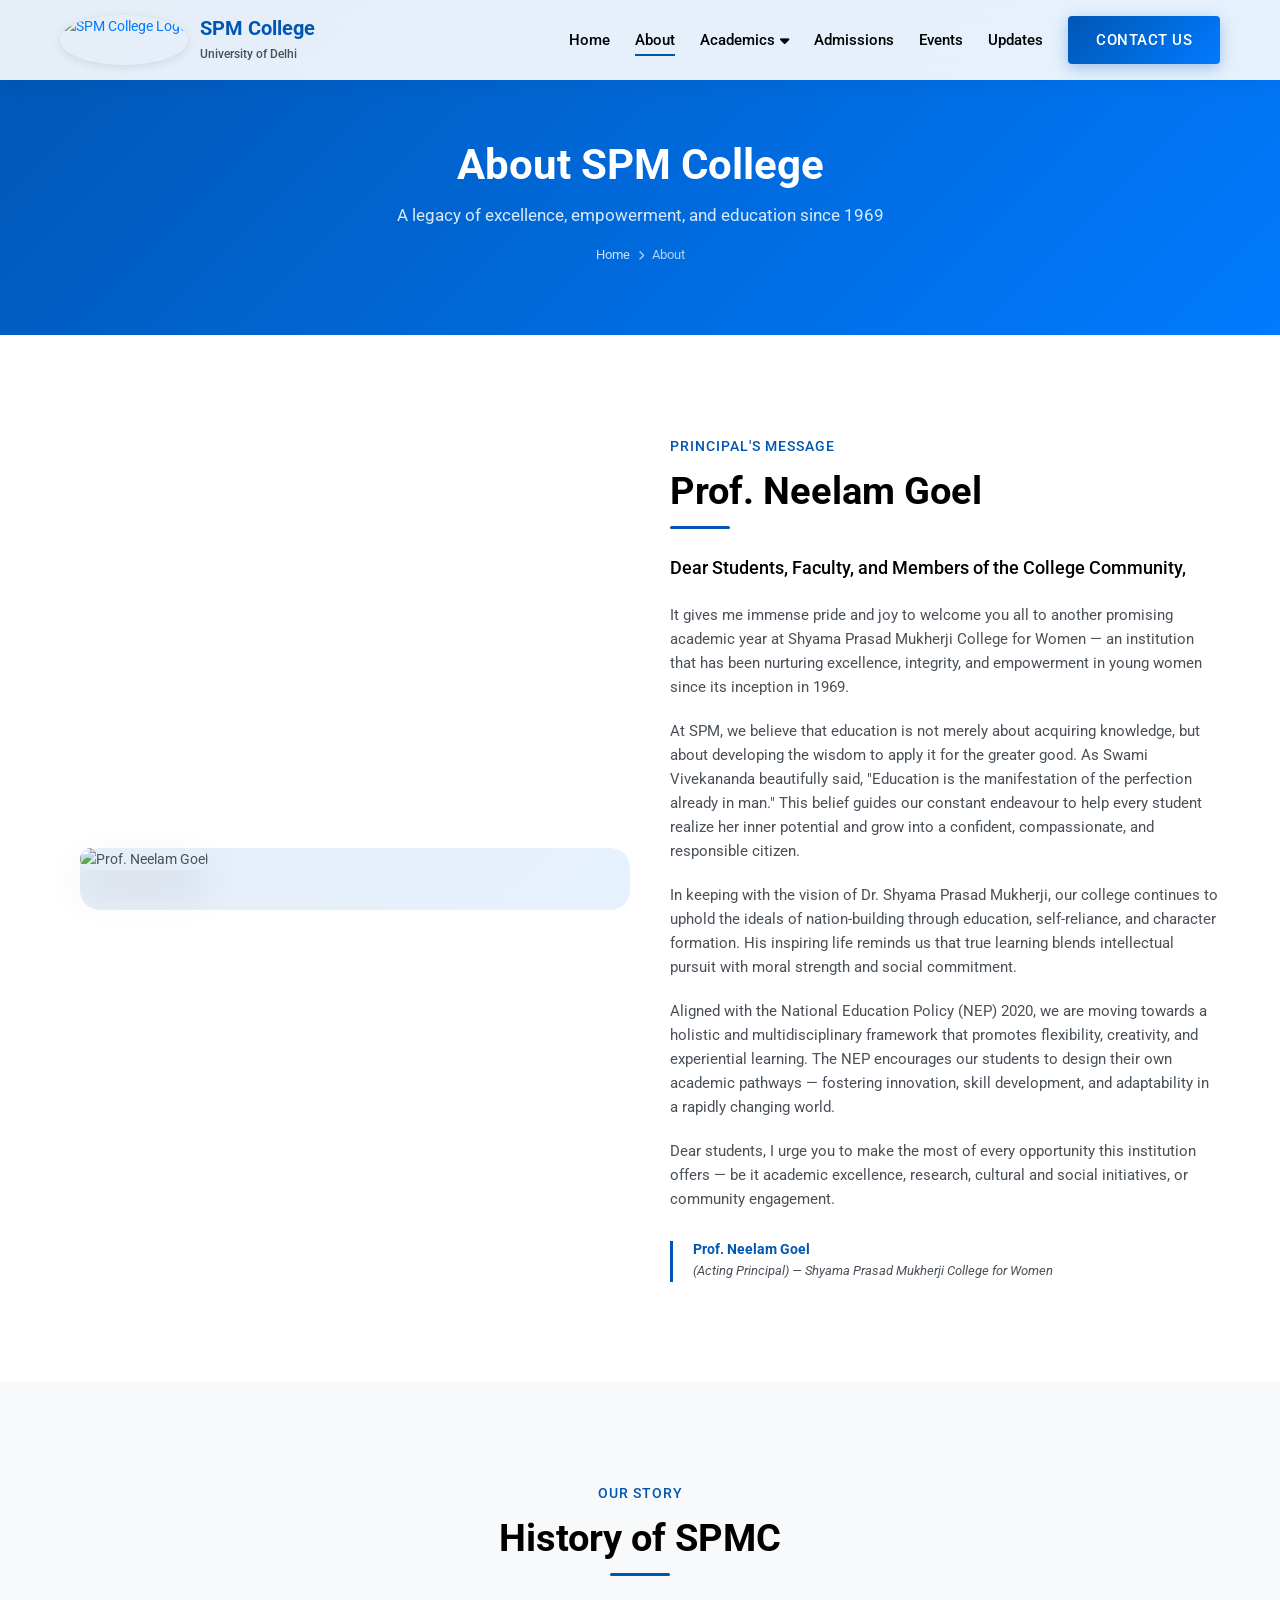
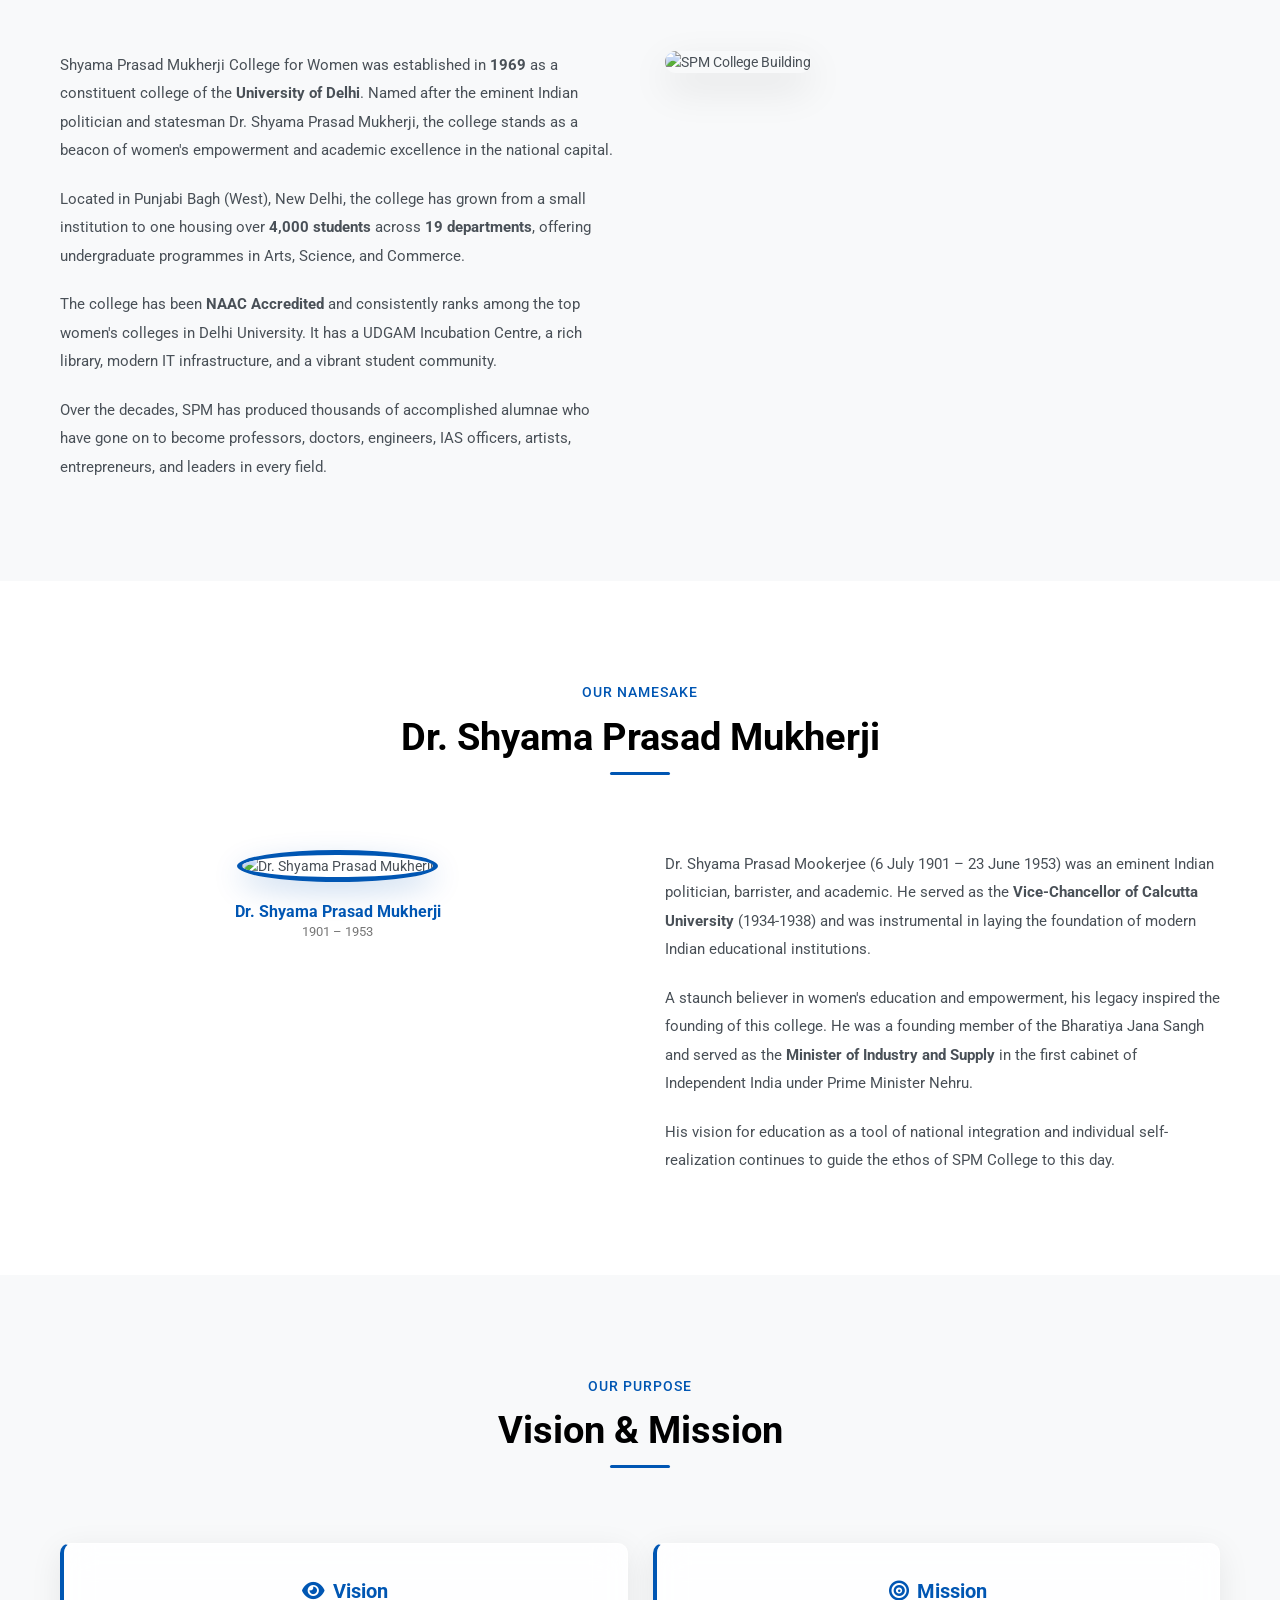
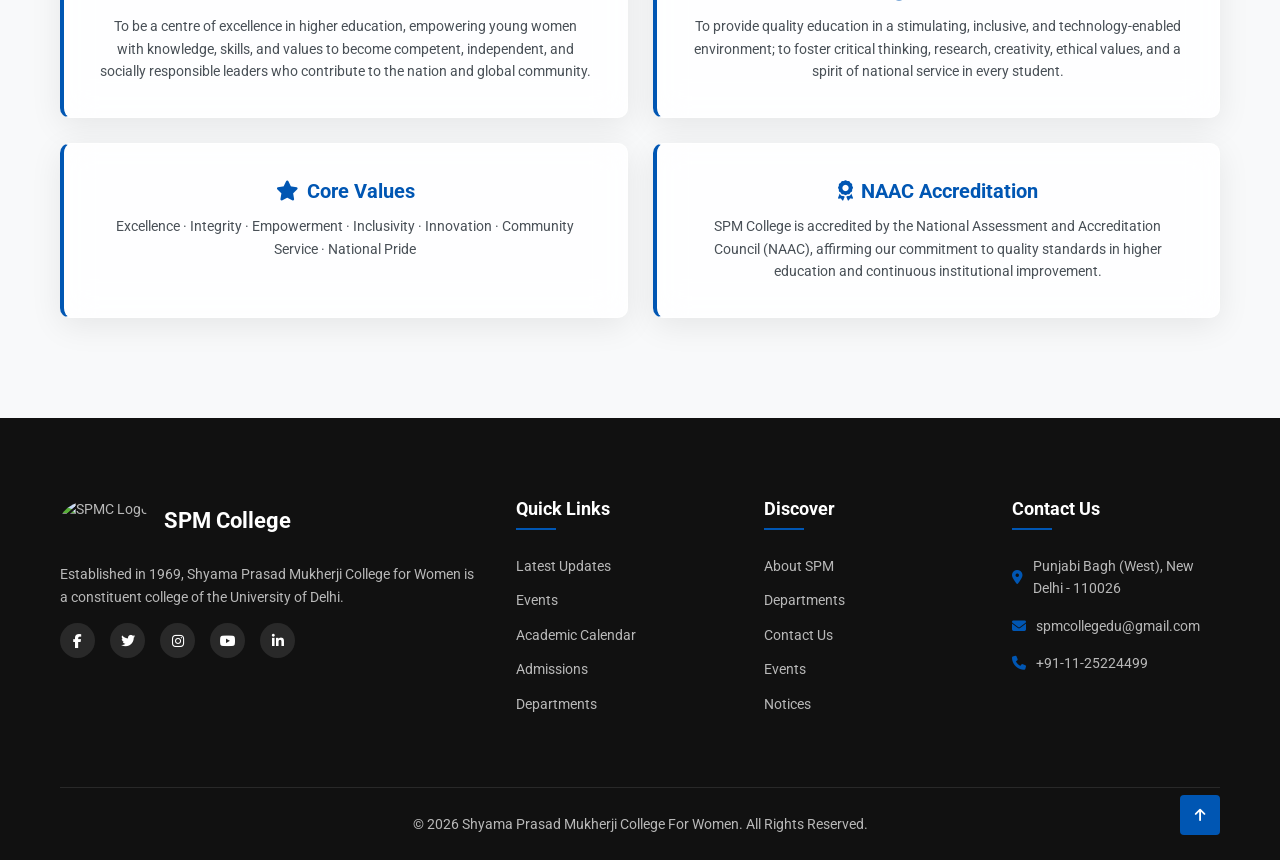
==== commit 8c6cb002: "style: updated theme color from red to blue" ====
--- a/about.html
+++ b/about.html
@@ -114,7 +114,7 @@
             </div>
             <div class="two-col">
                 <div style="text-align:center;">
-                    <img src="https://spm.du.ac.in/templates/spm/images/college_logo.jpeg" alt="Dr. Shyama Prasad Mukherji" style="width:220px; height:220px; border-radius:50%; object-fit:cover; border:5px solid var(--primary); box-shadow:0 10px 30px rgba(235,33,37,0.2); margin-bottom:20px;">
+                    <img src="https://spm.du.ac.in/templates/spm/images/college_logo.jpeg" alt="Dr. Shyama Prasad Mukherji" style="width:220px; height:220px; border-radius:50%; object-fit:cover; border:5px solid var(--primary); box-shadow:0 10px 30px rgba(0,86,179,0.2); margin-bottom:20px;">
                     <h3 style="color:var(--primary);">Dr. Shyama Prasad Mukherji</h3>
                     <p style="font-size:13px; color:#777;">1901 – 1953</p>
                 </div>
--- a/style.css
+++ b/style.css
@@ -6,8 +6,8 @@
 
 :root {
   /* Colors from JSON */
-  --primary: #EB2125;
-  --accent: #EB2125;
+  --primary: #0056b3;
+  --accent: #0056b3;
   --bg-color: #FFFFFF;
   --bg-light: #f8f9fa;
   --text-primary: #000000;
@@ -15,7 +15,7 @@
   --link-color: #007BFF;
   
   /* Gradients & Shadows */
-  --primary-gradient: linear-gradient(135deg, #EB2125 0%, #ff4d4f 100%);
+  --primary-gradient: linear-gradient(135deg, #0056b3 0%, #007bff 100%);
   --glass-bg: rgba(255, 255, 255, 0.85);
   --glass-border: rgba(255, 255, 255, 0.4);
   --glass-shadow: 0 8px 32px rgba(0, 0, 0, 0.08);
@@ -109,12 +109,12 @@
 .btn-primary {
   background: var(--primary-gradient);
   color: #fff !important;
-  box-shadow: 0 4px 15px rgba(235, 33, 37, 0.3);
+  box-shadow: 0 4px 15px rgba(0, 86, 179, 0.3);
 }
 
 .btn-primary:hover {
   transform: translateY(-2px);
-  box-shadow: 0 6px 20px rgba(235, 33, 37, 0.4);
+  box-shadow: 0 6px 20px rgba(0, 86, 179, 0.4);
 }
 
 .btn-outline {
@@ -554,7 +554,7 @@
   height: 70px;
   border-radius: var(--radius-sm);
   flex-shrink: 0;
-  box-shadow: 0 4px 10px rgba(235, 33, 37, 0.3);
+  box-shadow: 0 4px 10px rgba(0, 86, 179, 0.3);
 }
 
 .event-date .month {
@@ -614,7 +614,7 @@
 
 .quote-icon {
   font-size: 30px;
-  color: rgba(235, 33, 37, 0.2);
+  color: rgba(0, 86, 179, 0.2);
   margin-bottom: 20px;
 }
 
@@ -873,9 +873,9 @@
 }
 
 @keyframes pulse {
-  0% { box-shadow: 0 0 0 0 rgba(235, 33, 37, 0.4); }
-  70% { box-shadow: 0 0 0 15px rgba(235, 33, 37, 0); }
-  100% { box-shadow: 0 0 0 0 rgba(235, 33, 37, 0); }
+  0% { box-shadow: 0 0 0 0 rgba(0, 86, 179, 0.4); }
+  70% { box-shadow: 0 0 0 15px rgba(0, 86, 179, 0); }
+  100% { box-shadow: 0 0 0 0 rgba(0, 86, 179, 0); }
 }
 
 @keyframes blink {
@@ -917,6 +917,17 @@
   z-index: 200;
   border: 1px solid rgba(0,0,0,0.05);
   animation: fadeInDown 0.2s ease;
+}
+
+/* Invisible bridge to keep hover state active */
+.dropdown-menu::before {
+  content: '';
+  position: absolute;
+  top: -20px;
+  left: 0;
+  width: 100%;
+  height: 20px;
+  background: transparent;
 }
 
 .dropdown:hover .dropdown-menu {
@@ -1228,14 +1239,14 @@
 .dept-card:hover {
   border-color: var(--primary);
   transform: translateY(-6px);
-  box-shadow: 0 12px 30px rgba(235,33,37,0.1);
+  box-shadow: 0 12px 30px rgba(0, 86, 179,0.1);
 }
 
 .dept-card .dept-icon {
   width: 60px;
   height: 60px;
   border-radius: 50%;
-  background: rgba(235,33,37,0.08);
+  background: rgba(0, 86, 179,0.08);
   display: flex;
   align-items: center;
   justify-content: center;
@@ -1456,7 +1467,7 @@
   align-items: center;
   justify-content: center;
   margin: 0 auto 15px;
-  box-shadow: 0 4px 15px rgba(235,33,37,0.3);
+  box-shadow: 0 4px 15px rgba(0, 86, 179,0.3);
 }
 
 .step-card h4 { font-size: 16px; margin-bottom: 8px; }
